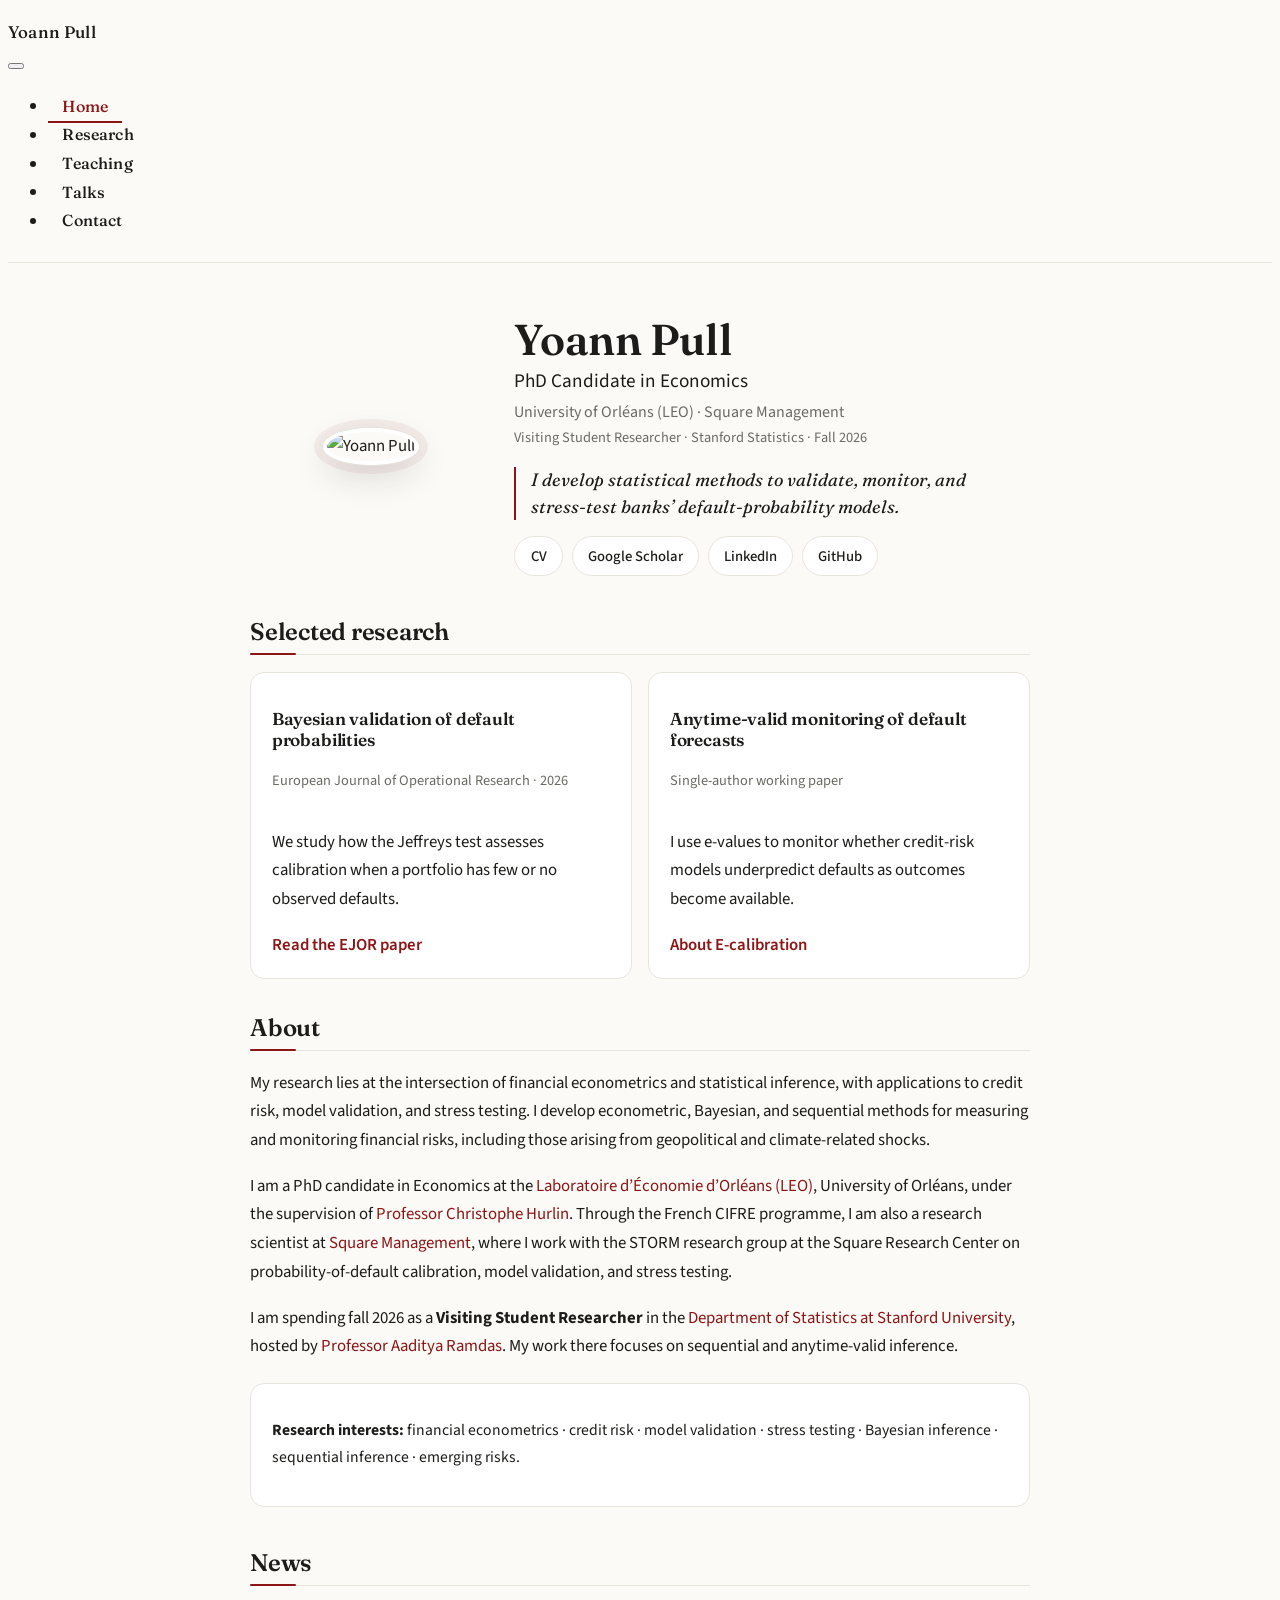
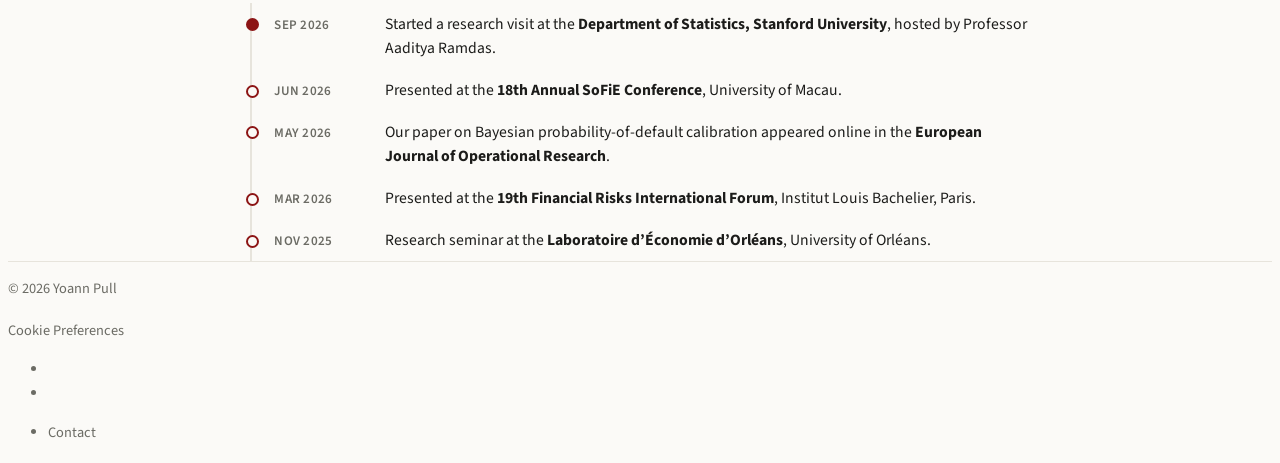
==== docs/index.html @ 6ce16a31 "update website" ====
<!DOCTYPE html>
<html xmlns="http://www.w3.org/1999/xhtml" lang="en" xml:lang="en"><head>

<meta charset="utf-8">
<meta name="generator" content="quarto-1.8.26">

<meta name="viewport" content="width=device-width, initial-scale=1.0, user-scalable=yes">


<title>Yoann Pull</title>
<style>
code{white-space: pre-wrap;}
span.smallcaps{font-variant: small-caps;}
div.columns{display: flex; gap: min(4vw, 1.5em);}
div.column{flex: auto; overflow-x: auto;}
div.hanging-indent{margin-left: 1.5em; text-indent: -1.5em;}
ul.task-list{list-style: none;}
ul.task-list li input[type="checkbox"] {
  width: 0.8em;
  margin: 0 0.8em 0.2em -1em; /* quarto-specific, see https://github.com/quarto-dev/quarto-cli/issues/4556 */ 
  vertical-align: middle;
}
</style>


<script src="site_libs/quarto-nav/quarto-nav.js"></script>
<script src="site_libs/clipboard/clipboard.min.js"></script>
<script src="site_libs/quarto-search/autocomplete.umd.js"></script>
<script src="site_libs/quarto-search/fuse.min.js"></script>
<script src="site_libs/quarto-search/quarto-search.js"></script>
<meta name="quarto:offset" content="./">
<link href="./Yoann_Pull.jpg" rel="icon" type="image/jpeg">
<script src="site_libs/cookie-consent/cookie-consent.js"></script>
<link href="site_libs/cookie-consent/cookie-consent.css" rel="stylesheet">
<script src="site_libs/quarto-html/quarto.js" type="module"></script>
<script src="site_libs/quarto-html/tabsets/tabsets.js" type="module"></script>
<script src="site_libs/quarto-html/axe/axe-check.js" type="module"></script>
<script src="site_libs/quarto-html/popper.min.js"></script>
<script src="site_libs/quarto-html/tippy.umd.min.js"></script>
<script src="site_libs/quarto-html/anchor.min.js"></script>
<link href="site_libs/quarto-html/tippy.css" rel="stylesheet">
<link href="site_libs/quarto-html/quarto-syntax-highlighting-587c61ba64f3a5504c4d52d930310e48.css" rel="stylesheet" id="quarto-text-highlighting-styles">
<script src="site_libs/bootstrap/bootstrap.min.js"></script>
<link href="site_libs/bootstrap/bootstrap-icons.css" rel="stylesheet">
<link href="site_libs/bootstrap/bootstrap-fc2886d0be43ae86e3675e8ed8f18a61.min.css" rel="stylesheet" append-hash="true" id="quarto-bootstrap" data-mode="light">
<script id="quarto-search-options" type="application/json">{
  "location": "navbar",
  "copy-button": false,
  "collapse-after": 3,
  "panel-placement": "end",
  "type": "overlay",
  "limit": 50,
  "keyboard-shortcut": [
    "f",
    "/",
    "s"
  ],
  "show-item-context": false,
  "language": {
    "search-no-results-text": "No results",
    "search-matching-documents-text": "matching documents",
    "search-copy-link-title": "Copy link to search",
    "search-hide-matches-text": "Hide additional matches",
    "search-more-match-text": "more match in this document",
    "search-more-matches-text": "more matches in this document",
    "search-clear-button-title": "Clear",
    "search-text-placeholder": "",
    "search-detached-cancel-button-title": "Cancel",
    "search-submit-button-title": "Submit",
    "search-label": "Search"
  }
}</script>
<script async="" src="https://www.googletagmanager.com/gtag/js?id=G-E926BBNSKR"></script>

<script type="text/plain" cookie-consent="tracking">

window.dataLayer = window.dataLayer || [];
function gtag(){dataLayer.push(arguments);}
gtag('js', new Date());
gtag('config', 'G-E926BBNSKR', { 'anonymize_ip': true});
</script>

<script type="text/javascript" charset="UTF-8">
document.addEventListener('DOMContentLoaded', function () {
cookieconsent.run({
  "notice_banner_type":"simple",
  "consent_type":"express",
  "palette":"dark",
  "language":"en",
  "page_load_consent_levels":["strictly-necessary"],
  "notice_banner_reject_button_hide":false,
  "preferences_center_close_button_hide":false,
  "website_name":""
  ,
"language":"en"
  });
});
</script> 
  
<!-- Google tag (gtag.js) -->
<script async="" src="https://www.googletagmanager.com/gtag/js?id=G-X7Q4RX6KPB"></script>
<script>
  window.dataLayer = window.dataLayer || [];
  function gtag(){dataLayer.push(arguments);}
  gtag('js', new Date());

  gtag('config', 'G-X7Q4RX6KPB');
</script>


<link rel="stylesheet" href="styles.css">
</head>

<body class="nav-fixed quarto-light">

<div id="quarto-search-results"></div>
  <header id="quarto-header" class="headroom fixed-top">
    <nav class="navbar navbar-expand-lg " data-bs-theme="dark">
      <div class="navbar-container container-fluid">
      <div class="navbar-brand-container mx-auto">
    <a class="navbar-brand" href="./index.html">
    <span class="navbar-title">Yoann Pull</span>
    </a>
  </div>
            <div id="quarto-search" class="" title="Search"></div>
          <button class="navbar-toggler" type="button" data-bs-toggle="collapse" data-bs-target="#navbarCollapse" aria-controls="navbarCollapse" role="menu" aria-expanded="false" aria-label="Toggle navigation" onclick="if (window.quartoToggleHeadroom) { window.quartoToggleHeadroom(); }">
  <span class="navbar-toggler-icon"></span>
</button>
          <div class="collapse navbar-collapse" id="navbarCollapse">
            <ul class="navbar-nav navbar-nav-scroll ms-auto">
  <li class="nav-item">
    <a class="nav-link active" href="./index.html" aria-current="page"> 
<span class="menu-text">Home</span></a>
  </li>  
  <li class="nav-item">
    <a class="nav-link" href="./research/index.html"> 
<span class="menu-text">Research</span></a>
  </li>  
  <li class="nav-item">
    <a class="nav-link" href="./teaching/index.html"> 
<span class="menu-text">Teaching</span></a>
  </li>  
  <li class="nav-item">
    <a class="nav-link" href="./talks/index.html"> 
<span class="menu-text">Talks</span></a>
  </li>  
  <li class="nav-item">
    <a class="nav-link" href="./contact/index.html"> 
<span class="menu-text">Contact</span></a>
  </li>  
</ul>
          </div> <!-- /navcollapse -->
            <div class="quarto-navbar-tools">
</div>
      </div> <!-- /container-fluid -->
    </nav>
</header>
<!-- content -->
<div id="quarto-content" class="quarto-container page-columns page-rows-contents page-layout-full page-navbar">
<!-- sidebar -->
<!-- margin-sidebar -->
    
<!-- main -->
<main class="content column-page" id="quarto-document-content">





<div class="hero">
<header id="title-block-header" class="hero-intro quarto-title-block">
<h1 class="hero-name">Yoann Pull</h1>
<div class="hero-title">PhD Candidate in Economics</div>
<div class="hero-affil">University of Orléans (LEO) · Square Management</div>
<div class="hero-status">Visiting Student Researcher · Stanford Statistics · Fall 2026</div>
<p class="hero-tagline">I develop statistical methods to validate, monitor, and stress-test banks’ default-probability models.</p>

<div class="hero-links">
  <a href="CV_Yoann_Pull.pdf" target="_blank" rel="noopener">CV</a>
  <a href="https://scholar.google.com/citations?user=lmJQgZsAAAAJ&amp;hl=en" target="_blank" rel="noopener">Google Scholar</a>
  <a href="https://www.linkedin.com/in/yoann-pull/" target="_blank" rel="noopener">LinkedIn</a>
  <a href="https://github.com/YoannPull" target="_blank" rel="noopener">GitHub</a>
</div>
</header>
<div class="hero-portrait">
<p><img src="Yoann_Pull.jpg" class="hero-photo img-fluid" alt="Yoann Pull"></p>
</div>
</div>
<section id="selected-research" class="level2 selected-research">
<h2 class="anchored" data-anchor-id="selected-research">Selected research</h2>
<div class="research-highlights">
<div class="entry">
<h3 class="title anchored">
Bayesian validation of default probabilities
</h3>
<p class="meta">
European Journal of Operational Research · 2026
</p>
<p>We study how the Jeffreys test assesses calibration when a portfolio has few or no observed defaults.</p>
<p><a href="https://doi.org/10.1016/j.ejor.2026.05.008" class="research-link">Read the EJOR paper</a></p>
</div>
<div class="entry">
<h3 class="title anchored">
Anytime-valid monitoring of default forecasts
</h3>
<p class="meta">
Single-author working paper
</p>
<p>I use e-values to monitor whether credit-risk models underpredict defaults as outcomes become available.</p>
<p><a href="./research/index.html#e-calibration" class="research-link">About E-calibration</a></p>
</div>
</div>
</section>
<section id="about" class="level2 about">
<h2 class="anchored" data-anchor-id="about">About</h2>
<p>My research lies at the intersection of financial econometrics and statistical inference, with applications to credit risk, model validation, and stress testing. I develop econometric, Bayesian, and sequential methods for measuring and monitoring financial risks, including those arising from geopolitical and climate-related shocks.</p>
<p>I am a PhD candidate in Economics at the <a href="https://www.leo-univ-orleans.fr/en/" target="_blank" rel="noopener">Laboratoire d’Économie d’Orléans (LEO)</a>, University of Orléans, under the supervision of <a href="https://sites.google.com/view/christophe-hurlin/home" target="_blank" rel="noopener">Professor Christophe Hurlin</a>. Through the French CIFRE programme, I am also a research scientist at <a href="https://www.square-management.com/" target="_blank" rel="noopener">Square Management</a>, where I work with the STORM research group at the Square Research Center on probability-of-default calibration, model validation, and stress testing.</p>
<p>I am spending fall 2026 as a <strong>Visiting Student Researcher</strong> in the <a href="https://statistics.stanford.edu/" target="_blank" rel="noopener">Department of Statistics at Stanford University</a>, hosted by <a href="https://web.stanford.edu/~aramdas/" target="_blank" rel="noopener">Professor Aaditya Ramdas</a>. My work there focuses on sequential and anytime-valid inference.</p>
<div class="interests">
<p><strong>Research interests:</strong> financial econometrics · credit risk · model validation · stress testing · Bayesian inference · sequential inference · emerging risks.</p>
</div>
</section>
<section id="news" class="level2 news">
<h2 class="anchored" data-anchor-id="news">News</h2>
<div class="news-list">
<div class="news-item is-new">
<div class="news-date">
Sep 2026
</div>
<div class="news-body">
Started a research visit at the <strong>Department of Statistics, Stanford University</strong>, hosted by Professor Aaditya Ramdas.
</div>
</div>
<div class="news-item">
<div class="news-date">
Jun 2026
</div>
<div class="news-body">
Presented at the <strong>18th Annual SoFiE Conference</strong>, University of Macau.
</div>
</div>
<div class="news-item">
<div class="news-date">
May 2026
</div>
<div class="news-body">
Our paper on Bayesian probability-of-default calibration appeared online in the <strong>European Journal of Operational Research</strong>.
</div>
</div>
<div class="news-item">
<div class="news-date">
Mar 2026
</div>
<div class="news-body">
Presented at the <strong>19th Financial Risks International Forum</strong>, Institut Louis Bachelier, Paris.
</div>
</div>
<div class="news-item">
<div class="news-date">
Nov 2025
</div>
<div class="news-body">
Research seminar at the <strong>Laboratoire d’Économie d’Orléans</strong>, University of Orléans.
</div>
</div>
</div>
</section>



</main> <!-- /main -->
<script id="quarto-html-after-body" type="application/javascript">
  window.document.addEventListener("DOMContentLoaded", function (event) {
    const icon = "";
    const anchorJS = new window.AnchorJS();
    anchorJS.options = {
      placement: 'right',
      icon: icon
    };
    anchorJS.add('.anchored');
    const isCodeAnnotation = (el) => {
      for (const clz of el.classList) {
        if (clz.startsWith('code-annotation-')) {                     
          return true;
        }
      }
      return false;
    }
    const onCopySuccess = function(e) {
      // button target
      const button = e.trigger;
      // don't keep focus
      button.blur();
      // flash "checked"
      button.classList.add('code-copy-button-checked');
      var currentTitle = button.getAttribute("title");
      button.setAttribute("title", "Copied!");
      let tooltip;
      if (window.bootstrap) {
        button.setAttribute("data-bs-toggle", "tooltip");
        button.setAttribute("data-bs-placement", "left");
        button.setAttribute("data-bs-title", "Copied!");
        tooltip = new bootstrap.Tooltip(button, 
          { trigger: "manual", 
            customClass: "code-copy-button-tooltip",
            offset: [0, -8]});
        tooltip.show();    
      }
      setTimeout(function() {
        if (tooltip) {
          tooltip.hide();
          button.removeAttribute("data-bs-title");
          button.removeAttribute("data-bs-toggle");
          button.removeAttribute("data-bs-placement");
        }
        button.setAttribute("title", currentTitle);
        button.classList.remove('code-copy-button-checked');
      }, 1000);
      // clear code selection
      e.clearSelection();
    }
    const getTextToCopy = function(trigger) {
      const outerScaffold = trigger.parentElement.cloneNode(true);
      const codeEl = outerScaffold.querySelector('code');
      for (const childEl of codeEl.children) {
        if (isCodeAnnotation(childEl)) {
          childEl.remove();
        }
      }
      return codeEl.innerText;
    }
    const clipboard = new window.ClipboardJS('.code-copy-button:not([data-in-quarto-modal])', {
      text: getTextToCopy
    });
    clipboard.on('success', onCopySuccess);
    if (window.document.getElementById('quarto-embedded-source-code-modal')) {
      const clipboardModal = new window.ClipboardJS('.code-copy-button[data-in-quarto-modal]', {
        text: getTextToCopy,
        container: window.document.getElementById('quarto-embedded-source-code-modal')
      });
      clipboardModal.on('success', onCopySuccess);
    }
      var localhostRegex = new RegExp(/^(?:http|https):\/\/localhost\:?[0-9]*\//);
      var mailtoRegex = new RegExp(/^mailto:/);
        var filterRegex = new RegExp('/' + window.location.host + '/');
      var isInternal = (href) => {
          return filterRegex.test(href) || localhostRegex.test(href) || mailtoRegex.test(href);
      }
      // Inspect non-navigation links and adorn them if external
     var links = window.document.querySelectorAll('a[href]:not(.nav-link):not(.navbar-brand):not(.toc-action):not(.sidebar-link):not(.sidebar-item-toggle):not(.pagination-link):not(.no-external):not([aria-hidden]):not(.dropdown-item):not(.quarto-navigation-tool):not(.about-link)');
      for (var i=0; i<links.length; i++) {
        const link = links[i];
        if (!isInternal(link.href)) {
          // undo the damage that might have been done by quarto-nav.js in the case of
          // links that we want to consider external
          if (link.dataset.originalHref !== undefined) {
            link.href = link.dataset.originalHref;
          }
            // target, if specified
            link.setAttribute("target", "_blank");
            if (link.getAttribute("rel") === null) {
              link.setAttribute("rel", "noopener");
            }
        }
      }
    function tippyHover(el, contentFn, onTriggerFn, onUntriggerFn) {
      const config = {
        allowHTML: true,
        maxWidth: 500,
        delay: 100,
        arrow: false,
        appendTo: function(el) {
            return el.parentElement;
        },
        interactive: true,
        interactiveBorder: 10,
        theme: 'quarto',
        placement: 'bottom-start',
      };
      if (contentFn) {
        config.content = contentFn;
      }
      if (onTriggerFn) {
        config.onTrigger = onTriggerFn;
      }
      if (onUntriggerFn) {
        config.onUntrigger = onUntriggerFn;
      }
      window.tippy(el, config); 
    }
    const noterefs = window.document.querySelectorAll('a[role="doc-noteref"]');
    for (var i=0; i<noterefs.length; i++) {
      const ref = noterefs[i];
      tippyHover(ref, function() {
        // use id or data attribute instead here
        let href = ref.getAttribute('data-footnote-href') || ref.getAttribute('href');
        try { href = new URL(href).hash; } catch {}
        const id = href.replace(/^#\/?/, "");
        const note = window.document.getElementById(id);
        if (note) {
          return note.innerHTML;
        } else {
          return "";
        }
      });
    }
    const xrefs = window.document.querySelectorAll('a.quarto-xref');
    const processXRef = (id, note) => {
      // Strip column container classes
      const stripColumnClz = (el) => {
        el.classList.remove("page-full", "page-columns");
        if (el.children) {
          for (const child of el.children) {
            stripColumnClz(child);
          }
        }
      }
      stripColumnClz(note)
      if (id === null || id.startsWith('sec-')) {
        // Special case sections, only their first couple elements
        const container = document.createElement("div");
        if (note.children && note.children.length > 2) {
          container.appendChild(note.children[0].cloneNode(true));
          for (let i = 1; i < note.children.length; i++) {
            const child = note.children[i];
            if (child.tagName === "P" && child.innerText === "") {
              continue;
            } else {
              container.appendChild(child.cloneNode(true));
              break;
            }
          }
          if (window.Quarto?.typesetMath) {
            window.Quarto.typesetMath(container);
          }
          return container.innerHTML
        } else {
          if (window.Quarto?.typesetMath) {
            window.Quarto.typesetMath(note);
          }
          return note.innerHTML;
        }
      } else {
        // Remove any anchor links if they are present
        const anchorLink = note.querySelector('a.anchorjs-link');
        if (anchorLink) {
          anchorLink.remove();
        }
        if (window.Quarto?.typesetMath) {
          window.Quarto.typesetMath(note);
        }
        if (note.classList.contains("callout")) {
          return note.outerHTML;
        } else {
          return note.innerHTML;
        }
      }
    }
    for (var i=0; i<xrefs.length; i++) {
      const xref = xrefs[i];
      tippyHover(xref, undefined, function(instance) {
        instance.disable();
        let url = xref.getAttribute('href');
        let hash = undefined; 
        if (url.startsWith('#')) {
          hash = url;
        } else {
          try { hash = new URL(url).hash; } catch {}
        }
        if (hash) {
          const id = hash.replace(/^#\/?/, "");
          const note = window.document.getElementById(id);
          if (note !== null) {
            try {
              const html = processXRef(id, note.cloneNode(true));
              instance.setContent(html);
            } finally {
              instance.enable();
              instance.show();
            }
          } else {
            // See if we can fetch this
            fetch(url.split('#')[0])
            .then(res => res.text())
            .then(html => {
              const parser = new DOMParser();
              const htmlDoc = parser.parseFromString(html, "text/html");
              const note = htmlDoc.getElementById(id);
              if (note !== null) {
                const html = processXRef(id, note);
                instance.setContent(html);
              } 
            }).finally(() => {
              instance.enable();
              instance.show();
            });
          }
        } else {
          // See if we can fetch a full url (with no hash to target)
          // This is a special case and we should probably do some content thinning / targeting
          fetch(url)
          .then(res => res.text())
          .then(html => {
            const parser = new DOMParser();
            const htmlDoc = parser.parseFromString(html, "text/html");
            const note = htmlDoc.querySelector('main.content');
            if (note !== null) {
              // This should only happen for chapter cross references
              // (since there is no id in the URL)
              // remove the first header
              if (note.children.length > 0 && note.children[0].tagName === "HEADER") {
                note.children[0].remove();
              }
              const html = processXRef(null, note);
              instance.setContent(html);
            } 
          }).finally(() => {
            instance.enable();
            instance.show();
          });
        }
      }, function(instance) {
      });
    }
        let selectedAnnoteEl;
        const selectorForAnnotation = ( cell, annotation) => {
          let cellAttr = 'data-code-cell="' + cell + '"';
          let lineAttr = 'data-code-annotation="' +  annotation + '"';
          const selector = 'span[' + cellAttr + '][' + lineAttr + ']';
          return selector;
        }
        const selectCodeLines = (annoteEl) => {
          const doc = window.document;
          const targetCell = annoteEl.getAttribute("data-target-cell");
          const targetAnnotation = annoteEl.getAttribute("data-target-annotation");
          const annoteSpan = window.document.querySelector(selectorForAnnotation(targetCell, targetAnnotation));
          const lines = annoteSpan.getAttribute("data-code-lines").split(",");
          const lineIds = lines.map((line) => {
            return targetCell + "-" + line;
          })
          let top = null;
          let height = null;
          let parent = null;
          if (lineIds.length > 0) {
              //compute the position of the single el (top and bottom and make a div)
              const el = window.document.getElementById(lineIds[0]);
              top = el.offsetTop;
              height = el.offsetHeight;
              parent = el.parentElement.parentElement;
            if (lineIds.length > 1) {
              const lastEl = window.document.getElementById(lineIds[lineIds.length - 1]);
              const bottom = lastEl.offsetTop + lastEl.offsetHeight;
              height = bottom - top;
            }
            if (top !== null && height !== null && parent !== null) {
              // cook up a div (if necessary) and position it 
              let div = window.document.getElementById("code-annotation-line-highlight");
              if (div === null) {
                div = window.document.createElement("div");
                div.setAttribute("id", "code-annotation-line-highlight");
                div.style.position = 'absolute';
                parent.appendChild(div);
              }
              div.style.top = top - 2 + "px";
              div.style.height = height + 4 + "px";
              div.style.left = 0;
              let gutterDiv = window.document.getElementById("code-annotation-line-highlight-gutter");
              if (gutterDiv === null) {
                gutterDiv = window.document.createElement("div");
                gutterDiv.setAttribute("id", "code-annotation-line-highlight-gutter");
                gutterDiv.style.position = 'absolute';
                const codeCell = window.document.getElementById(targetCell);
                const gutter = codeCell.querySelector('.code-annotation-gutter');
                gutter.appendChild(gutterDiv);
              }
              gutterDiv.style.top = top - 2 + "px";
              gutterDiv.style.height = height + 4 + "px";
            }
            selectedAnnoteEl = annoteEl;
          }
        };
        const unselectCodeLines = () => {
          const elementsIds = ["code-annotation-line-highlight", "code-annotation-line-highlight-gutter"];
          elementsIds.forEach((elId) => {
            const div = window.document.getElementById(elId);
            if (div) {
              div.remove();
            }
          });
          selectedAnnoteEl = undefined;
        };
          // Handle positioning of the toggle
      window.addEventListener(
        "resize",
        throttle(() => {
          elRect = undefined;
          if (selectedAnnoteEl) {
            selectCodeLines(selectedAnnoteEl);
          }
        }, 10)
      );
      function throttle(fn, ms) {
      let throttle = false;
      let timer;
        return (...args) => {
          if(!throttle) { // first call gets through
              fn.apply(this, args);
              throttle = true;
          } else { // all the others get throttled
              if(timer) clearTimeout(timer); // cancel #2
              timer = setTimeout(() => {
                fn.apply(this, args);
                timer = throttle = false;
              }, ms);
          }
        };
      }
        // Attach click handler to the DT
        const annoteDls = window.document.querySelectorAll('dt[data-target-cell]');
        for (const annoteDlNode of annoteDls) {
          annoteDlNode.addEventListener('click', (event) => {
            const clickedEl = event.target;
            if (clickedEl !== selectedAnnoteEl) {
              unselectCodeLines();
              const activeEl = window.document.querySelector('dt[data-target-cell].code-annotation-active');
              if (activeEl) {
                activeEl.classList.remove('code-annotation-active');
              }
              selectCodeLines(clickedEl);
              clickedEl.classList.add('code-annotation-active');
            } else {
              // Unselect the line
              unselectCodeLines();
              clickedEl.classList.remove('code-annotation-active');
            }
          });
        }
    const findCites = (el) => {
      const parentEl = el.parentElement;
      if (parentEl) {
        const cites = parentEl.dataset.cites;
        if (cites) {
          return {
            el,
            cites: cites.split(' ')
          };
        } else {
          return findCites(el.parentElement)
        }
      } else {
        return undefined;
      }
    };
    var bibliorefs = window.document.querySelectorAll('a[role="doc-biblioref"]');
    for (var i=0; i<bibliorefs.length; i++) {
      const ref = bibliorefs[i];
      const citeInfo = findCites(ref);
      if (citeInfo) {
        tippyHover(citeInfo.el, function() {
          var popup = window.document.createElement('div');
          citeInfo.cites.forEach(function(cite) {
            var citeDiv = window.document.createElement('div');
            citeDiv.classList.add('hanging-indent');
            citeDiv.classList.add('csl-entry');
            var biblioDiv = window.document.getElementById('ref-' + cite);
            if (biblioDiv) {
              citeDiv.innerHTML = biblioDiv.innerHTML;
            }
            popup.appendChild(citeDiv);
          });
          return popup.innerHTML;
        });
      }
    }
  });
  </script>
</div> <!-- /content -->
<footer class="footer">
  <div class="nav-footer">
    <div class="nav-footer-left">
<p>© 2026 Yoann Pull</p>
</div>   
    <div class="nav-footer-center">

<div class="cookie-consent-footer"><a href="#" id="open_preferences_center">Cookie Preferences</a></div></div>
    <div class="nav-footer-right">
      <ul class="footer-items list-unstyled">
    <li class="nav-item compact">
    <a class="nav-link" href="https://www.linkedin.com/in/yoann-pull/">
      <i class="bi bi-linkedin" role="img" aria-label="LinkedIn">
</i> 
    </a>
  </li>  
    <li class="nav-item compact">
    <a class="nav-link" href="https://github.com/YoannPull">
      <i class="bi bi-github" role="img" aria-label="GitHub">
</i> 
    </a>
  </li>  
    <li class="nav-item">
    <a class="nav-link" href="./contact/index.html">
<p>Contact</p>
</a>
  </li>  
</ul>
    </div>
  </div>
</footer>




</body></html>
---- docs/styles.css ----
/* ==========================================================================
   Yoann Pull — personal website
   Clean academic-minimal theme
   ========================================================================== */

@import url('https://fonts.googleapis.com/css2?family=Fraunces:opsz,wght@9..144,400;9..144,500;9..144,600;9..144,700&family=Source+Sans+3:ital,wght@0,300;0,400;0,500;0,600;1,400&display=swap');

/* ---- Design tokens ------------------------------------------------------- */
:root {
  --bg:        #fbfaf7;   /* warm off-white           */
  --surface:   #ffffff;   /* cards / panels           */
  --ink:       #1c1c1a;   /* primary text             */
  --muted:     #6b6b64;   /* secondary text           */
  --line:      #e7e4dc;   /* hairline borders         */
  --accent:    #8c1515;   /* Stanford cardinal red    */
  --accent-2:  #6e1111;   /* darker hover             */
  --radius:    14px;
  --maxw:      780px;
  --serif:     'Fraunces', Georgia, 'Times New Roman', serif;
  --sans:      'Source Sans 3', -apple-system, BlinkMacSystemFont, 'Segoe UI', sans-serif;
}

/* ---- Base ---------------------------------------------------------------- */
html { scroll-behavior: smooth; }

body {
  background-color: var(--bg);
  color: var(--ink);
  font-family: var(--sans);
  font-size: 1.05rem;
  line-height: 1.7;
  -webkit-font-smoothing: antialiased;
  text-rendering: optimizeLegibility;
}

h1, h2, h3, h4 {
  font-family: var(--serif);
  font-weight: 600;
  color: var(--ink);
  letter-spacing: -0.01em;
  line-height: 1.2;
}

h1 { font-size: 2.1rem; }
h2 {
  font-size: 1.5rem;
  margin-top: 2.6rem;
  margin-bottom: 1.1rem;
  padding-bottom: 0.45rem;
  border-bottom: 1px solid var(--line);
  position: relative;
}
h2::after {
  content: "";
  position: absolute;
  left: 0;
  bottom: -1px;
  width: 46px;
  height: 2px;
  background: var(--accent);
  border-radius: 2px;
}
h3 { font-size: 1.15rem; }

a {
  color: var(--accent);
  text-decoration: none;
  transition: color 0.18s ease, border-color 0.18s ease;
  border-bottom: 1px solid transparent;
}
a:hover {
  color: var(--accent-2);
  border-bottom-color: var(--accent-2);
}

p { margin-bottom: 1.1rem; }

/* Keep article content in a comfortable measure */
main.content,
#quarto-document-content {
  max-width: var(--maxw);
  margin-left: auto;
  margin-right: auto;
}

/* ---- Navbar -------------------------------------------------------------- */
.navbar {
  background-color: rgba(251, 250, 247, 0.85) !important;
  backdrop-filter: saturate(140%) blur(8px);
  -webkit-backdrop-filter: saturate(140%) blur(8px);
  border-bottom: 1px solid var(--line);
  padding: 0.6rem 0;
}

.navbar .navbar-brand,
.navbar .navbar-nav .nav-link {
  font-family: var(--serif);
  font-weight: 500;
  color: var(--ink) !important;
  letter-spacing: 0.01em;
}

.navbar .navbar-nav .nav-link {
  font-size: 1rem;
  padding: 0.35rem 0.9rem !important;
  border-bottom: 2px solid transparent;
  transition: color 0.18s ease, border-color 0.18s ease;
}
.navbar .navbar-nav .nav-link:hover,
.navbar .navbar-nav .nav-link.active {
  color: var(--accent) !important;
  border-bottom-color: var(--accent);
}

/* ---- Homepage hero ------------------------------------------------------- */
/* ---- Editorial two-column hero ---- */
.hero {
  max-width: 880px;
  margin: 0 auto;
  padding: 3.4rem 1rem 1rem;
  display: grid;
  grid-template-columns: 210px minmax(0, 1fr);
  grid-template-areas: "portrait intro";
  gap: 2.4rem;
  align-items: center;
  animation: fadeUp 0.9s ease both;
}

.hero-intro { grid-area: intro; }
.hero-portrait { grid-area: portrait; text-align: center; }
.hero-portrait p { margin: 0; }

.hero-photo {
  width: 190px;
  height: 190px;
  border-radius: 50%;
  object-fit: cover;
  border: 4px solid var(--surface);
  box-shadow:
    0 0 0 1px var(--line),
    0 0 0 9px rgba(140, 21, 21, 0.06),
    0 12px 34px rgba(28, 28, 26, 0.14);
}

.hero-status {
  margin-bottom: 1rem;
  font-size: 0.9rem;
  color: var(--muted);
}

.hero-name {
  font-family: var(--serif);
  font-size: 2.7rem;
  font-weight: 600;
  margin: 0 0 0.15rem;
  line-height: 1.05;
}

.hero-title {
  font-size: 1.2rem;
  color: var(--ink);
  margin-bottom: 0.1rem;
}

.hero-affil {
  font-size: 1rem;
  color: var(--muted);
}

/* Research one-liner */
.hero-tagline {
  font-family: var(--serif);
  font-style: italic;
  font-size: 1.12rem;
  color: var(--ink);
  margin: 0 0 1rem;
  line-height: 1.5;
  padding-left: 0.9rem;
  border-left: 2px solid var(--accent);
}

/* Social / link row */
.hero-links {
  display: flex;
  flex-wrap: wrap;
  gap: 0.55rem;
}
.hero-links a {
  display: inline-flex;
  align-items: center;
  gap: 0.4rem;
  padding: 0.4rem 0.95rem;
  border: 1px solid var(--line);
  border-radius: 999px;
  background: var(--surface);
  color: var(--ink);
  font-size: 0.92rem;
  font-weight: 500;
}
.hero-links a:hover {
  border-color: var(--accent);
  color: var(--accent);
  background: #fff;
}

/* Selected research on home */
.selected-research {
  max-width: var(--maxw);
  margin: 0 auto;
}
.selected-research h2 { margin-top: 1.6rem; }
.research-highlights {
  display: grid;
  grid-template-columns: repeat(2, minmax(0, 1fr));
  gap: 1rem;
}
.research-highlights .entry {
  display: flex;
  flex-direction: column;
  margin: 0;
}
.research-highlights .entry p:last-child {
  margin-top: auto;
  margin-bottom: 0;
}
.research-link { font-weight: 600; }

/* About / prose block on home */
.about {
  max-width: var(--maxw);
  margin: 2.2rem auto 0;
  animation: fadeUp 1.1s ease both;
}
.about h2 { margin-top: 1.6rem; }

.interests {
  margin-top: 1.4rem;
  padding: 1.1rem 1.3rem;
  background: var(--surface);
  border: 1px solid var(--line);
  border-radius: var(--radius);
  font-size: 0.98rem;
}
.interests strong { color: var(--ink); }

/* ---- News / updates stream ---- */
.news {
  max-width: var(--maxw);
  margin: 0 auto;
}
.news-list {
  margin-top: 0.4rem;
  border-left: 2px solid var(--line);
  padding-left: 1.4rem;
}
.news-item {
  position: relative;
  padding: 0.55rem 0;
  display: grid;
  grid-template-columns: 96px 1fr;
  gap: 0.9rem;
  align-items: baseline;
}
.news-item::before {
  content: "";
  position: absolute;
  left: calc(-1.4rem - 6px);
  top: 0.95rem;
  width: 9px;
  height: 9px;
  border-radius: 50%;
  background: var(--bg);
  border: 2px solid var(--accent);
}
.news-item.is-new::before { background: var(--accent); }
.news-date {
  font-size: 0.82rem;
  font-weight: 600;
  color: var(--muted);
  letter-spacing: 0.02em;
  text-transform: uppercase;
  white-space: nowrap;
}
.news-body { font-size: 0.98rem; line-height: 1.55; }

/* ---- Featured paper ------------------------------------------------------ */
.featured {
  position: relative;
  margin: 1.4rem 0 0.5rem;
  padding: 1.5rem 1.6rem;
  background:
    linear-gradient(180deg, #faf0f0 0%, var(--surface) 70%);
  border: 1px solid #ecd7d7;
  border-radius: var(--radius);
  box-shadow: 0 8px 26px rgba(140, 21, 21, 0.08);
}
.featured .kicker {
  display: inline-flex;
  align-items: center;
  gap: 0.4rem;
  font-size: 0.72rem;
  font-weight: 600;
  text-transform: uppercase;
  letter-spacing: 0.08em;
  color: var(--accent-2);
  margin-bottom: 0.6rem;
}
.featured .f-title {
  font-family: var(--serif);
  font-size: 1.3rem;
  font-weight: 600;
  line-height: 1.25;
  color: var(--ink);
  display: block;
  margin-bottom: 0.4rem;
}
.featured .authors { color: var(--ink); font-size: 0.98rem; }
.featured .authors .me { text-decoration: underline; text-underline-offset: 2px; }
.featured .venue {
  display: inline-block;
  margin-top: 0.15rem;
  color: var(--accent-2);
  font-weight: 600;
  font-size: 0.95rem;
}
.featured .summary {
  margin: 0.8rem 0 0.2rem;
  font-size: 0.98rem;
  line-height: 1.6;
  color: var(--ink);
}
.featured .links { margin-top: 0.9rem; display: flex; flex-wrap: wrap; gap: 0.4rem; }
.featured .links a {
  font-size: 0.85rem;
  font-weight: 500;
  padding: 0.28rem 0.8rem;
  border: 1px solid #e4cccc;
  border-radius: 999px;
  color: var(--accent);
  background: var(--surface);
}
.featured .links a:hover { background: var(--accent); color: #fff; border-color: var(--accent); }

/* ---- Publication / entry cards ------------------------------------------- */
.entry {
  position: relative;
  overflow: hidden;
  padding: 1.15rem 1.3rem;
  margin-bottom: 1rem;
  background: var(--surface);
  border: 1px solid var(--line);
  border-radius: var(--radius);
  transition: transform 0.18s ease, box-shadow 0.18s ease, border-color 0.18s ease;
}
.entry::before {
  content: "";
  position: absolute;
  left: 0;
  top: 0;
  bottom: 0;
  width: 3px;
  background: var(--accent);
  transform: scaleY(0);
  transform-origin: top;
  transition: transform 0.22s ease;
}
.entry:hover {
  transform: translateY(-3px);
  box-shadow: 0 12px 30px rgba(28, 28, 26, 0.09);
  border-color: #d9d5ca;
}
.entry:hover::before { transform: scaleY(1); }
.entry .title {
  font-family: var(--serif);
  font-weight: 600;
  font-size: 1.08rem;
  color: var(--ink);
  display: block;
  margin-bottom: 0.25rem;
}
.entry .authors { color: var(--ink); font-size: 0.96rem; }
.entry .authors .me { text-decoration: underline; text-underline-offset: 2px; }
.entry .venue { color: var(--muted); font-style: italic; font-size: 0.95rem; }
.entry .meta  { color: var(--muted); font-size: 0.9rem; }

/* Pill links inside entries */
.entry .links { margin-top: 0.6rem; display: flex; flex-wrap: wrap; gap: 0.4rem; }
.entry .links a {
  font-size: 0.82rem;
  font-weight: 500;
  padding: 0.2rem 0.7rem;
  border: 1px solid var(--line);
  border-radius: 999px;
  color: var(--accent);
}
.entry .links a:hover { background: var(--accent); color: #fff; border-color: var(--accent); }

/* Right-aligned year tag */
.entry .year {
  float: right;
  font-size: 0.85rem;
  color: var(--muted);
  font-weight: 500;
  margin-left: 1rem;
}

.badge-soft {
  display: inline-block;
  font-size: 0.72rem;
  font-weight: 600;
  text-transform: uppercase;
  letter-spacing: 0.04em;
  padding: 0.12rem 0.55rem;
  border-radius: 999px;
  background: #f7ebeb;
  color: var(--accent-2);
  vertical-align: middle;
}

/* ---- Footer -------------------------------------------------------------- */
.nav-footer {
  border-top: 1px solid var(--line);
  background: transparent;
  color: var(--muted);
  font-size: 0.9rem;
}
.nav-footer a { color: var(--muted); }
.nav-footer a:hover { color: var(--accent); border-bottom-color: transparent; }

/* ---- Animation ----------------------------------------------------------- */
@keyframes fadeUp {
  from { opacity: 0; transform: translateY(14px); }
  to   { opacity: 1; transform: translateY(0); }
}
@media (prefers-reduced-motion: reduce) {
  * { animation: none !important; scroll-behavior: auto !important; }
}

/* ---- Responsive ---------------------------------------------------------- */
@media (max-width: 720px) {
  .hero {
    grid-template-columns: 1fr;
    grid-template-areas: "intro" "portrait";
    gap: 1.4rem;
    text-align: center;
    padding-top: 2rem;
  }
  .hero-links { justify-content: center; }
  .hero-tagline {
    border-left: 0;
    padding-left: 0;
    max-width: 30rem;
    margin-left: auto;
    margin-right: auto;
  }
}

@media (max-width: 600px) {
  body { font-size: 1rem; }
  .hero-name { font-size: 2rem; }
  .hero-photo { width: 128px; height: 128px; }
  h1 { font-size: 1.7rem; }
  .research-highlights { grid-template-columns: 1fr; }
  .entry .year { float: none; display: block; margin: 0 0 0.3rem; }
  .news-item { grid-template-columns: 1fr; gap: 0.15rem; }
}
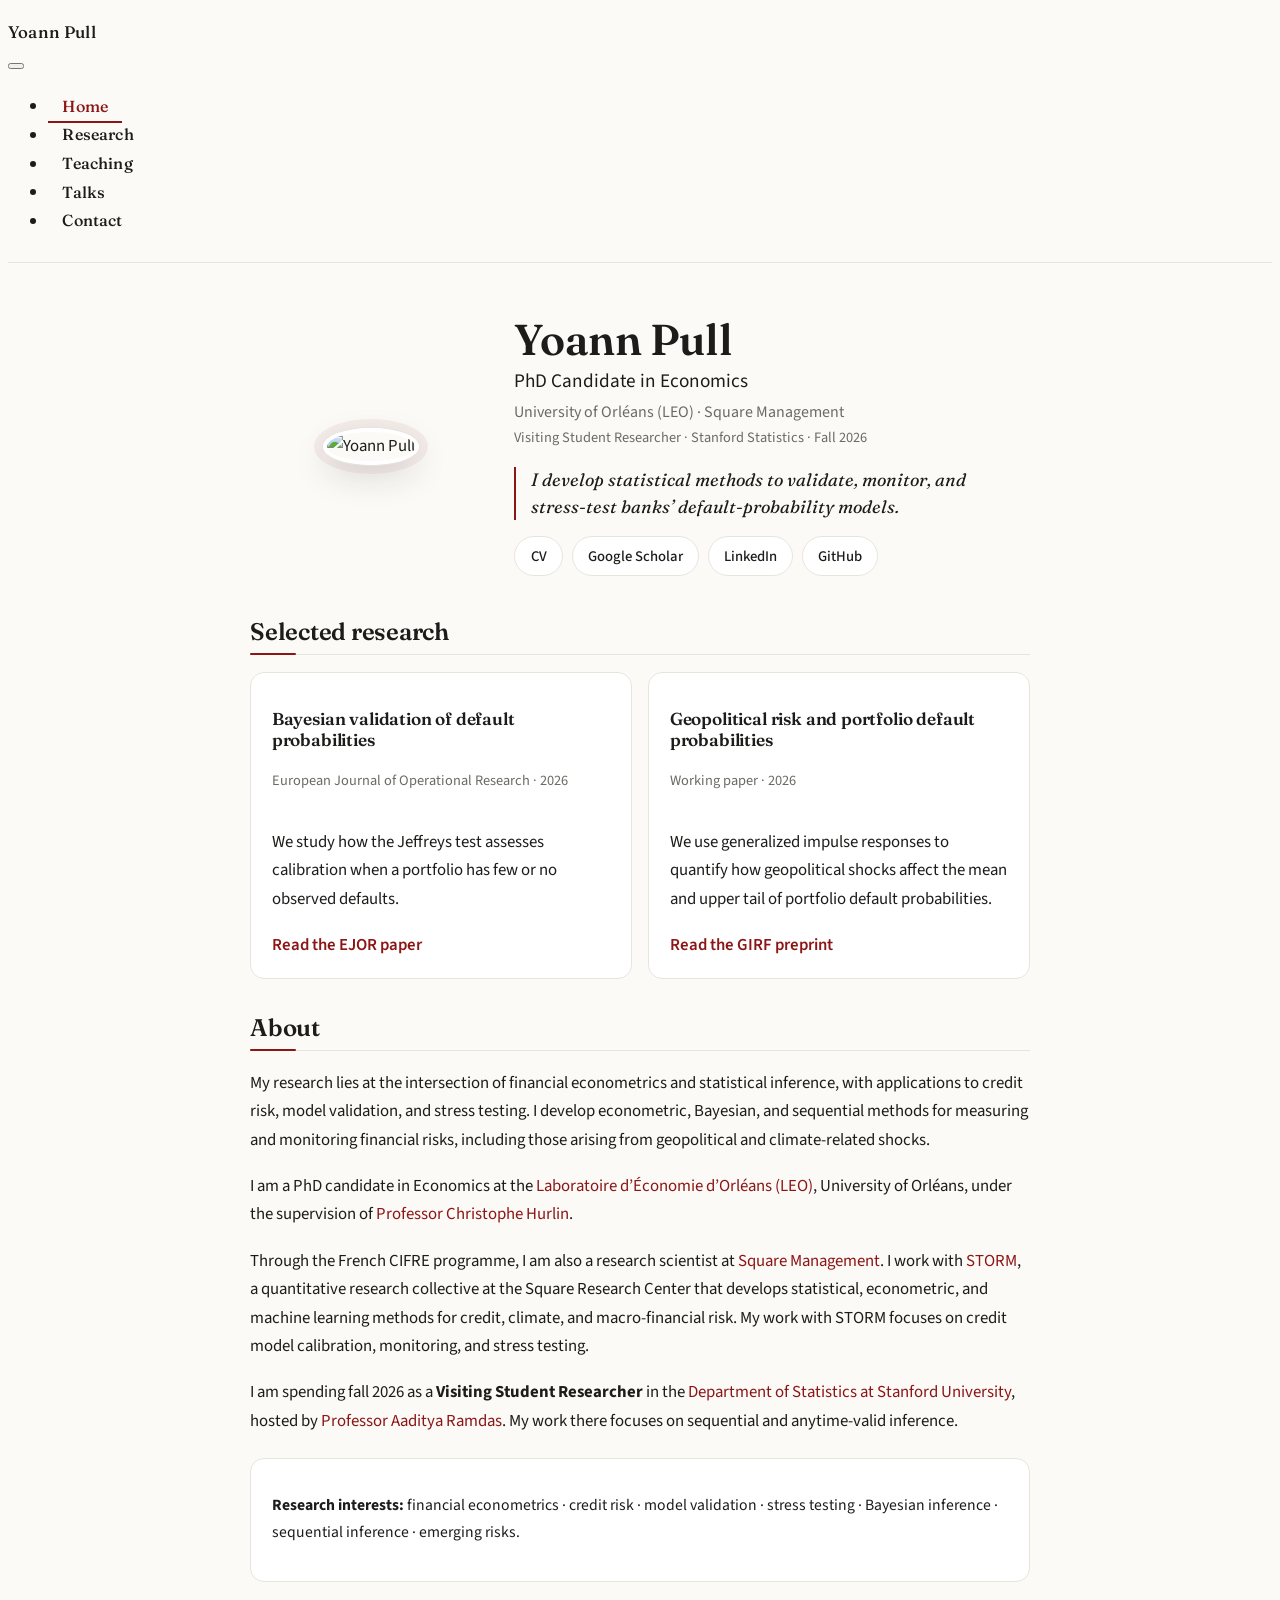
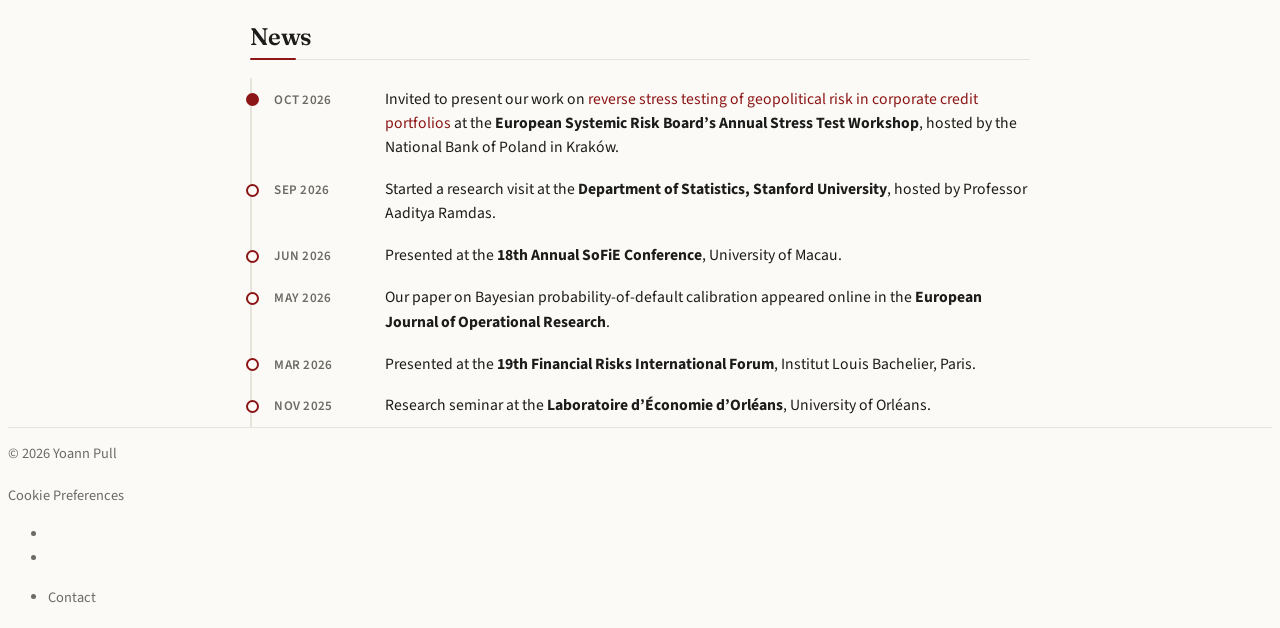
==== commit e0084c8b: "update cv" ====
--- a/docs/index.html
+++ b/docs/index.html
@@ -201,20 +201,21 @@
 </div>
 <div class="entry">
 <h3 class="title anchored">
-Anytime-valid monitoring of default forecasts
+Geopolitical risk and portfolio default probabilities
 </h3>
 <p class="meta">
-Single-author working paper
+Working paper · 2026
 </p>
-<p>I use e-values to monitor whether credit-risk models underpredict defaults as outcomes become available.</p>
-<p><a href="./research/index.html#e-calibration" class="research-link">About E-calibration</a></p>
+<p>We use generalized impulse responses to quantify how geopolitical shocks affect the mean and upper tail of portfolio default probabilities.</p>
+<p><a href="https://arxiv.org/abs/2608.04469" class="research-link">Read the GIRF preprint</a></p>
 </div>
 </div>
 </section>
 <section id="about" class="level2 about">
 <h2 class="anchored" data-anchor-id="about">About</h2>
 <p>My research lies at the intersection of financial econometrics and statistical inference, with applications to credit risk, model validation, and stress testing. I develop econometric, Bayesian, and sequential methods for measuring and monitoring financial risks, including those arising from geopolitical and climate-related shocks.</p>
-<p>I am a PhD candidate in Economics at the <a href="https://www.leo-univ-orleans.fr/en/" target="_blank" rel="noopener">Laboratoire d’Économie d’Orléans (LEO)</a>, University of Orléans, under the supervision of <a href="https://sites.google.com/view/christophe-hurlin/home" target="_blank" rel="noopener">Professor Christophe Hurlin</a>. Through the French CIFRE programme, I am also a research scientist at <a href="https://www.square-management.com/" target="_blank" rel="noopener">Square Management</a>, where I work with the STORM research group at the Square Research Center on probability-of-default calibration, model validation, and stress testing.</p>
+<p>I am a PhD candidate in Economics at the <a href="https://www.leo-univ-orleans.fr/en/" target="_blank" rel="noopener">Laboratoire d’Économie d’Orléans (LEO)</a>, University of Orléans, under the supervision of <a href="https://sites.google.com/view/christophe-hurlin/home" target="_blank" rel="noopener">Professor Christophe Hurlin</a>.</p>
+<p>Through the French CIFRE programme, I am also a research scientist at <a href="https://www.square-management.com/" target="_blank" rel="noopener">Square Management</a>. I work with <a href="https://squaremanagement-storm.com/en/" target="_blank" rel="noopener">STORM</a>, a quantitative research collective at the Square Research Center that develops statistical, econometric, and machine learning methods for credit, climate, and macro-financial risk. My work with STORM focuses on credit model calibration, monitoring, and stress testing.</p>
 <p>I am spending fall 2026 as a <strong>Visiting Student Researcher</strong> in the <a href="https://statistics.stanford.edu/" target="_blank" rel="noopener">Department of Statistics at Stanford University</a>, hosted by <a href="https://web.stanford.edu/~aramdas/" target="_blank" rel="noopener">Professor Aaditya Ramdas</a>. My work there focuses on sequential and anytime-valid inference.</p>
 <div class="interests">
 <p><strong>Research interests:</strong> financial econometrics · credit risk · model validation · stress testing · Bayesian inference · sequential inference · emerging risks.</p>
@@ -224,6 +225,14 @@
 <h2 class="anchored" data-anchor-id="news">News</h2>
 <div class="news-list">
 <div class="news-item is-new">
+<div class="news-date">
+<time datetime="2026-10-23">Oct 2026</time>
+</div>
+<div class="news-body">
+Invited to present our work on <a href="https://arxiv.org/abs/2601.03983" target="_blank" rel="noopener">reverse stress testing of geopolitical risk in corporate credit portfolios</a> at the <strong>European Systemic Risk Board’s Annual Stress Test Workshop</strong>, hosted by the National Bank of Poland in Kraków.
+</div>
+</div>
+<div class="news-item">
 <div class="news-date">
 Sep 2026
 </div>
